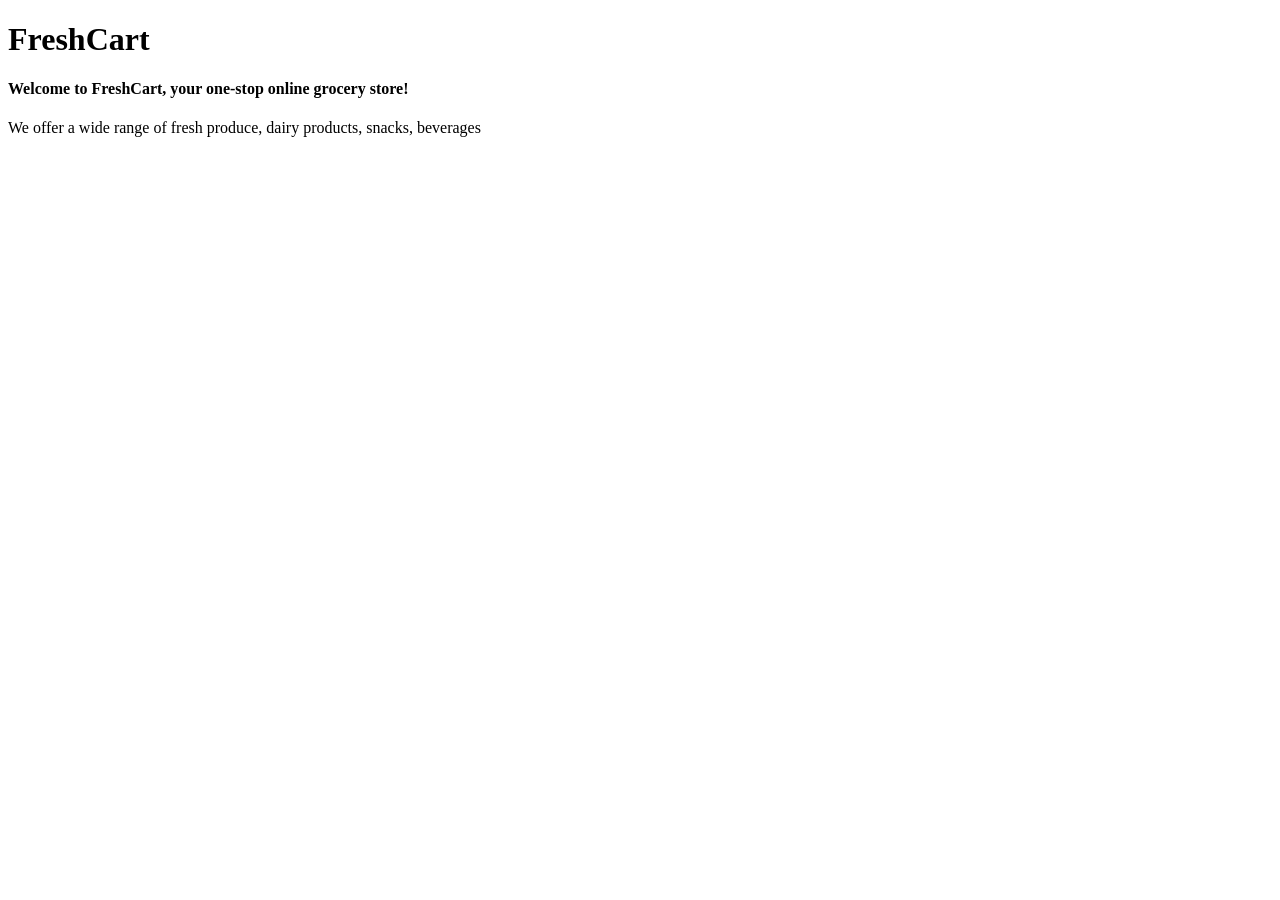
==== Freshcart/index.html @ 1b219b82 "Initial commit" ====
<!DOCTYPE html>
<html lang="en">
<head>
    <meta charset="UTF-8">
    <meta name="viewport" content="width=device-width, initial-scale=1.0">
    <title>FreshCart</title>
</head>
<body>
    <h1>FreshCart</h1>
    <h4>Welcome to FreshCart, your one-stop online grocery store!</h4>
    <p>We offer a wide range of fresh produce, dairy products, snacks, beverages
</body>
</html>
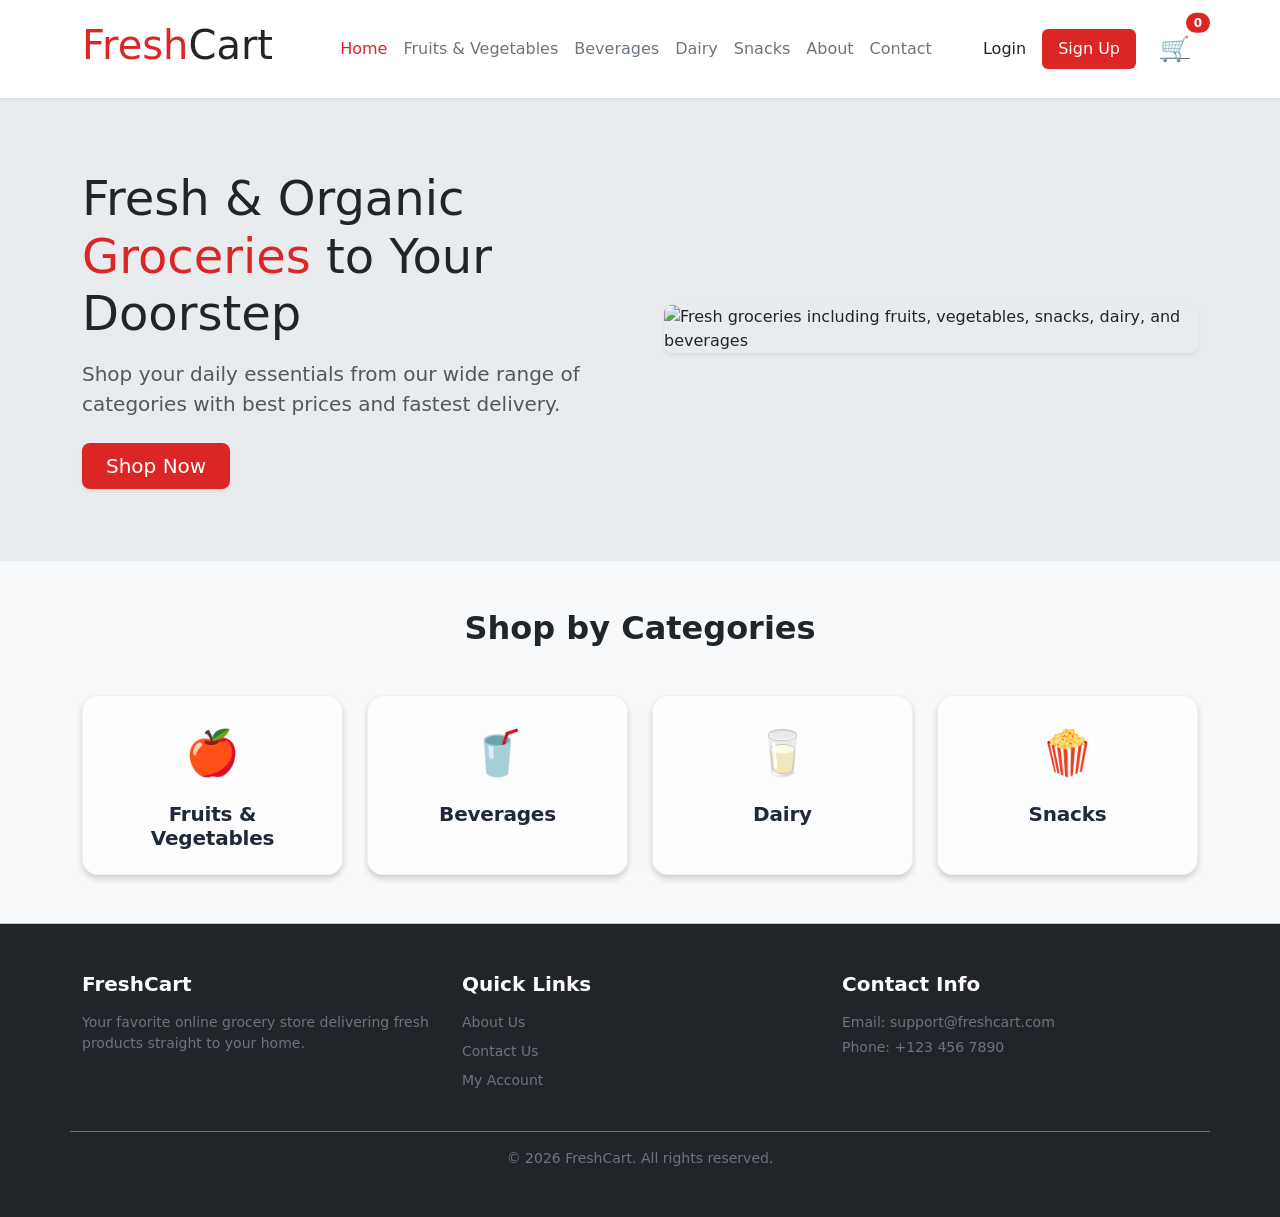
==== commit d825338d: "dashboard created" ====
--- a/Freshcart/index.html
+++ b/Freshcart/index.html
@@ -3,11 +3,152 @@
 <head>
     <meta charset="UTF-8">
     <meta name="viewport" content="width=device-width, initial-scale=1.0">
-    <title>FreshCart</title>
+    <title>FreshCart - Fresh Groceries Delivered</title>
+    <link href="https://cdn.jsdelivr.net/npm/bootstrap@5.3.3/dist/css/bootstrap.min.css" rel="stylesheet">
+    <link rel="stylesheet" href="style.css">
+    <style>
+        /* Yahan hum sirf primary colors aur custom hover effect halke se override kar rahe hain */
+        .text-brand { color: #dc2626 !important; }
+        .bg-brand { background-color: #dc2626 !important; text-shadow: none; }
+        .btn-brand { background-color: #dc2626 !important; color: white !important; border: none; }
+        .btn-brand:hover { background-color: #b91c1c !important; }
+    </style>
 </head>
-<body>
-    <h1>FreshCart</h1>
-    <h4>Welcome to FreshCart, your one-stop online grocery store!</h4>
-    <p>We offer a wide range of fresh produce, dairy products, snacks, beverages
+<body class="bg-light d-flex flex-column min-vh-screen">
+
+    <nav class="navbar navbar-expand-lg navbar-white bg-white shadow-sm sticky-top py-3">
+        <div class="container">
+            <a class="navbar-brand fw-bold text-brand fs-3" href="index.html">
+                <h1>Fresh<span class="text-dark">Cart</span></h1>
+            </a>
+            
+            <button class="navbar-toggler" type="button" data-bs-toggle="collapse" data-bs-target="#navbarNav" aria-controls="navbarNav" aria-expanded="false" aria-label="Toggle navigation">
+                <span class="navbar-toggler-icon"></span>
+            </button>
+
+            <div class="collapse navbar-collapse" id="navbarNav">
+                <ul class="navbar-nav mx-auto mb-2 mb-lg-0 fw-medium">
+                    <li class="nav-item">
+                        <a class="nav-link text-brand" href="index.html">Home</a>
+                    </li>
+                    <li class="nav-item">
+                        <a class="nav-link text-secondary" href="fruits-vegetables.html">Fruits & Vegetables</a>
+                    </li>
+                    <li class="nav-item">
+                        <a class="nav-link text-secondary" href="beverages.html">Beverages</a>
+                    </li>
+                    <li class="nav-item">
+                        <a class="nav-link text-secondary" href="dairy.html">Dairy</a>
+                    </li>
+                    <li class="nav-item">
+                        <a class="nav-link text-secondary" href="snacks.html">Snacks</a>
+                    </li>
+                    <li class="nav-item">
+                        <a class="nav-link text-secondary" href="about.html">About</a>
+                    </li>
+                    <li class="nav-item">
+                        <a class="nav-link text-secondary" href="contact.html">Contact</a>
+                    </li>
+                </ul>
+
+                <div class="d-flex align-items-center gap-3">
+                    <a href="login.html" class="nav-link fw-medium text-dark">Login</a>
+                    <a href="signup.html" class="btn btn-brand px-3 py-2 fw-medium">Sign Up</a>
+                    <a href="cart.html" class="position-relative p-2 text-secondary">
+                        <span class="fs-4">🛒</span>
+                        <span class="position-absolute top-0 start-100 translate-middle badge rounded-pill bg-brand text-white">0</span>
+                    </a>
+                </div>
+            </div>
+        </div>
+    </nav>
+
+    <main class="flex-grow-1">
+        <section class="bg-body-secondary py-5">
+            <div class="container py-4">
+                <div class="row align-items-center g-5">
+                    <div class="col-md-6">
+                        <h1 class="display-5 fw-extrabold text-dark mb-3">
+                            Fresh & Organic <br><span class="text-brand">Groceries</span> to Your Doorstep
+                        </h1>
+                        <p class="lead text-muted mb-4">
+                            Shop your daily essentials from our wide range of categories with best prices and fastest delivery.
+                        </p>
+                        <a href="#categories" class="btn btn-brand btn-lg px-4 py-2 shadow-sm fw-medium">Shop Now</a>
+                    </div>
+                    <div class="col-md-6 d-none d-md-block">
+                        <img src="https://images.unsplash.com/photo-1509440159596-0249088772ff?auto=format&fit=crop&w=900&q=80"
+                             alt="Fresh groceries including fruits, vegetables, snacks, dairy, and beverages"
+                             class="img-fluid rounded-3 shadow-sm"
+                             style="height: 350px; width: 100%; object-fit: cover;">
+                    </div>
+                </div>
+            </div>
+        </section>
+
+        <section id="categories" class="container py-5">
+            <h2 class="text-center fw-bold text-dark mb-5">Shop by Categories</h2>
+            
+            <div class="row row-cols-2 row-cols-md-4 g-4">
+                <div class="col">
+                    <a href="fruits-vegetables.html" class="card h-100 text-center p-4 border-light category-card text-decoration-none">
+                        <div class="fs-1 mb-3">🍎</div>
+                        <h5 class="card-title text-dark fw-semibold mb-0">Fruits & Vegetables</h5>
+                    </a>
+                </div>
+
+                <div class="col">
+                    <a href="beverages.html" class="card h-100 text-center p-4 border-light category-card text-decoration-none">
+                        <div class="fs-1 mb-3">🥤</div>
+                        <h5 class="card-title text-dark fw-semibold mb-0">Beverages</h5>
+                    </a>
+                </div>
+
+                <div class="col">
+                    <a href="dairy.html" class="card h-100 text-center p-4 border-light category-card text-decoration-none">
+                        <div class="fs-1 mb-3">🥛</div>
+                        <h5 class="card-title text-dark fw-semibold mb-0">Dairy</h5>
+                    </a>
+                </div>
+
+                <div class="col">
+                    <a href="snacks.html" class="card h-100 text-center p-4 border-light category-card text-decoration-none">
+                        <div class="fs-1 mb-3">🍿</div>
+                        <h5 class="card-title text-dark fw-semibold mb-0">Snacks</h5>
+                    </a>
+                </div>
+            </div>
+        </section>
+    </main>
+
+    <footer class="bg-dark text-secondary py-5 mt-auto border-top border-secondary-subtle">
+        <div class="container mb-4">
+            <div class="row g-4">
+                <div class="col-md-4">
+                    <h5 class="text-white fw-bold mb-3">FreshCart</h5>
+                    <p class="small">Your favorite online grocery store delivering fresh products straight to your home.</p>
+                </div>
+                <div class="col-md-4">
+                    <h5 class="text-white fw-bold mb-3">Quick Links</h5>
+                    <ul class="list-unstyled small d-flex flex-column gap-2">
+                        <li><a href="about.html" class="text-secondary text-decoration-none text-white-hover">About Us</a></li>
+                        <li><a href="contact.html" class="text-secondary text-decoration-none text-white-hover">Contact Us</a></li>
+                        <li><a href="login.html" class="text-secondary text-decoration-none text-white-hover">My Account</a></li>
+                    </ul>
+                </div>
+                <div class="col-md-4">
+                    <h5 class="text-white fw-bold mb-3">Contact Info</h5>
+                    <p class="small mb-1">Email: support@freshcart.com</p>
+                    <p class="small">Phone: +123 456 7890</p>
+                </div>
+            </div>
+        </div>
+        <div class="container text-center border-top border-secondary pt-3 small">
+            &copy; 2026 FreshCart. All rights reserved.
+        </div>
+    </footer>
+
+    <script src="https://cdn.jsdelivr.net/npm/bootstrap@5.3.3/dist/js/bootstrap.bundle.min.js"></script>
+    <script src="js/script.js"></script>
 </body>
 </html>
--- a/Freshcart/style.css
+++ b/Freshcart/style.css
@@ -0,0 +1,77 @@
+/* ==========================================================================
+   ADVANCED CARDS STYLING FOR FRESHCART
+   ========================================================================== */
+
+/* 1. Base Card Structure (Glassmorphism & Clean Setup) */
+.category-card {
+    background: rgba(255, 255, 255, 0.71) !important;
+    backdrop-filter: blur(12px);
+    -webkit-backdrop-filter: blur(12px);
+    border: 1px solid rgba(0, 0, 0, 0.055) !important;
+    border-radius: 1rem !important; /* Premium rounded corners */
+    box-shadow: 0 4px 6px rgba(0, 0, 0, 0.16), 0 1px 3px rgba(0, 0, 0, 0.03) !important; /* Subtle shadow for depth */
+    position: relative;
+    overflow: hidden;
+    z-index: 1;
+    /* Ultra smooth physics-based timing function for hover */
+    transition: cubic-bezier(0.25, 0.8, 0.25, 1) 0.4s !important;
+}
+
+/* 2. Content Alignment Inside Card */
+.category-card .fs-1 {
+    display: inline-block;
+    font-size: 2.75rem !important;
+    margin-bottom: 1.25rem;
+    /* Soft bounce transition for emojis */
+    transition: transform 0.5s cubic-bezier(0.175, 0.885, 0.32, 1.275);
+}
+
+.category-card .card-title {
+    font-weight: 700 !important;
+    letter-spacing: -0.01em;
+    color: #1f2937 !important;
+    transition: color 0.3s ease;
+}
+
+/* 3. Advanced Hover Effects (3D Lift, Red Glow & Shadow) */
+.category-card:hover {
+    transform: translateY(-10px) scale(1.02);
+    border-color: rgba(220, 38, 38, 0.3) !important; /* Subtle red border on hover */
+    
+    /* Premium layered box shadow with a touch of brand red */
+    box-shadow: 
+        0 20px 25px -5px rgba(0, 0, 0, 0.05),
+        0 10px 10px -5px rgba(0, 0, 0, 0.03),
+        0 0 30px rgba(220, 38, 38, 0.114) !important; 
+}
+
+/* Hover par text color red ho jayega */
+.category-card:hover .card-title {
+    color: #dc2626 !important;
+}
+
+/* Hover par emoji thoda float aur pop-up karega */
+.category-card:hover .fs-1 {
+    transform: scale(1.2) translateY(-4px);
+}
+
+/* 4. Interactive Background Glow Element (Aapke cards ko premium texture dene ke liye) */
+.category-card::before {
+    content: '';
+    position: absolute;
+    top: -50%;
+    left: -50%;
+    width: 200%;
+    height: 200%;
+    background: radial-gradient(circle, rgba(220, 38, 38, 0.03) 0%, transparent 70%);
+    opacity: 0;
+    transform: scale(0.5);
+    transition: opacity 0.5s ease, transform 0.5s ease;
+    z-index: -1;
+    pointer-events: none;
+}
+
+.category-card:hover::before {
+    opacity: 1;
+    transform: scale(1);
+}
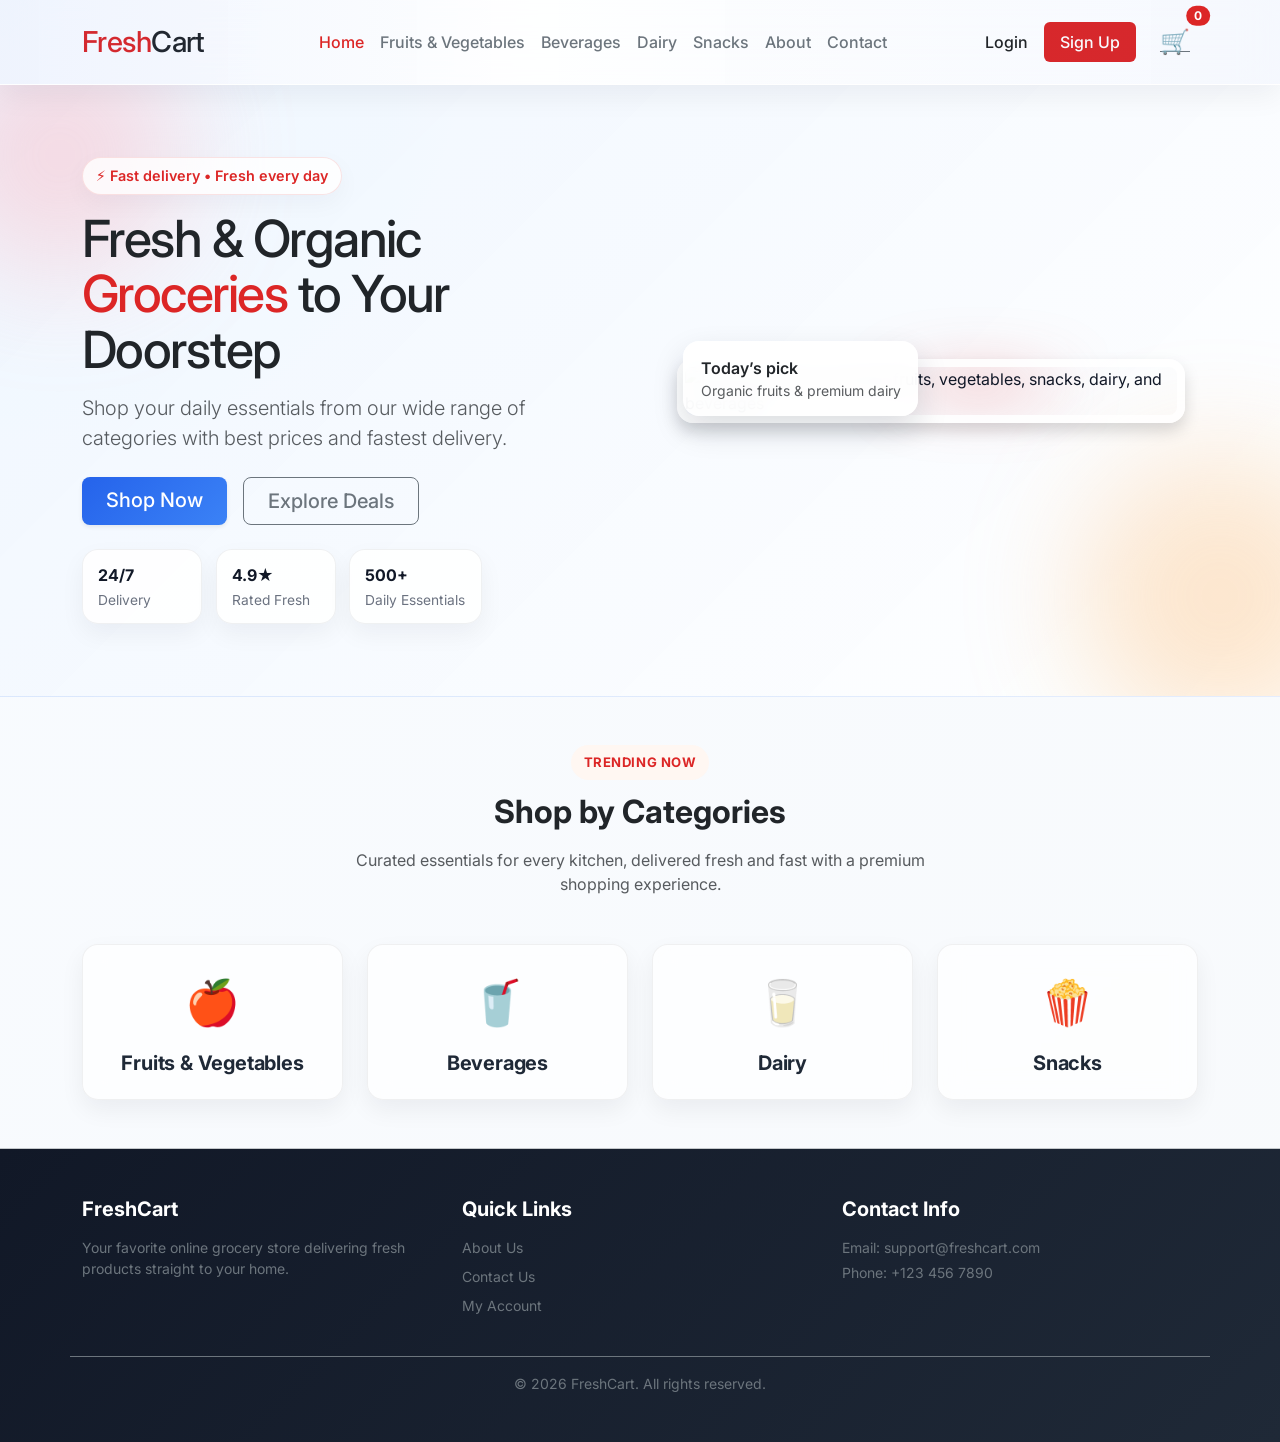
==== commit 846219a2: "dashboard created" ====
--- a/Freshcart/index.html
+++ b/Freshcart/index.html
@@ -5,6 +5,9 @@
     <meta name="viewport" content="width=device-width, initial-scale=1.0">
     <title>FreshCart - Fresh Groceries Delivered</title>
     <link href="https://cdn.jsdelivr.net/npm/bootstrap@5.3.3/dist/css/bootstrap.min.css" rel="stylesheet">
+    <link rel="preconnect" href="https://fonts.googleapis.com">
+    <link rel="preconnect" href="https://fonts.gstatic.com" crossorigin>
+    <link href="https://fonts.googleapis.com/css2?family=Inter:wght@400;500;600;700;800&display=swap" rel="stylesheet">
     <link rel="stylesheet" href="style.css">
     <style>
         /* Yahan hum sirf primary colors aur custom hover effect halke se override kar rahe hain */
@@ -14,9 +17,9 @@
         .btn-brand:hover { background-color: #b91c1c !important; }
     </style>
 </head>
-<body class="bg-light d-flex flex-column min-vh-screen">
+<body class="bg-light d-flex flex-column min-vh-screen page-shell">
 
-    <nav class="navbar navbar-expand-lg navbar-white bg-white shadow-sm sticky-top py-3">
+    <nav class="navbar navbar-expand-lg navbar-glass sticky-top py-3">
         <div class="container">
             <a class="navbar-brand fw-bold text-brand fs-3" href="index.html">
                 <h1>Fresh<span class="text-dark">Cart</span></h1>
@@ -32,7 +35,7 @@
                         <a class="nav-link text-brand" href="index.html">Home</a>
                     </li>
                     <li class="nav-item">
-                        <a class="nav-link text-secondary" href="fruits-vegetables.html">Fruits & Vegetables</a>
+                        <a class="nav-link text-secondary" href="fruits-vegetable.html">Fruits & Vegetables</a>
                     </li>
                     <li class="nav-item">
                         <a class="nav-link text-secondary" href="beverages.html">Beverages</a>
@@ -64,55 +67,87 @@
     </nav>
 
     <main class="flex-grow-1">
-        <section class="bg-body-secondary py-5">
+        <section class="hero-section py-5 position-relative overflow-hidden">
+            <div class="hero-orb orb-one"></div>
+            <div class="hero-orb orb-two"></div>
             <div class="container py-4">
                 <div class="row align-items-center g-5">
-                    <div class="col-md-6">
-                        <h1 class="display-5 fw-extrabold text-dark mb-3">
-                            Fresh & Organic <br><span class="text-brand">Groceries</span> to Your Doorstep
-                        </h1>
-                        <p class="lead text-muted mb-4">
-                            Shop your daily essentials from our wide range of categories with best prices and fastest delivery.
-                        </p>
-                        <a href="#categories" class="btn btn-brand btn-lg px-4 py-2 shadow-sm fw-medium">Shop Now</a>
+                    <div class="col-lg-6">
+                        <div class="hero-content">
+                            <span class="hero-badge">⚡ Fast delivery • Fresh every day</span>
+                            <h1 class="hero-title fw-extrabold text-dark mb-3">
+                                Fresh & Organic <br><span class="text-brand">Groceries</span> to Your Doorstep
+                            </h1>
+                            <p class="lead text-muted mb-4">
+                                Shop your daily essentials from our wide range of categories with best prices and fastest delivery.
+                            </p>
+                            <div class="d-flex flex-wrap gap-3 mb-4">
+                                <a href="#categories" class="btn btn-brand btn-lg px-4 py-2 shadow-sm fw-medium hero-cta">Shop Now</a>
+                                <a href="#categories" class="btn btn-outline-secondary btn-lg px-4 py-2 fw-medium">Explore Deals</a>
+                            </div>
+                            <div class="hero-stats">
+                                <div class="hero-stat">
+                                    <strong>24/7</strong>
+                                    <span>Delivery</span>
+                                </div>
+                                <div class="hero-stat">
+                                    <strong>4.9★</strong>
+                                    <span>Rated Fresh</span>
+                                </div>
+                                <div class="hero-stat">
+                                    <strong>500+</strong>
+                                    <span>Daily Essentials</span>
+                                </div>
+                            </div>
+                        </div>
                     </div>
-                    <div class="col-md-6 d-none d-md-block">
-                        <img src="https://images.unsplash.com/photo-1509440159596-0249088772ff?auto=format&fit=crop&w=900&q=80"
-                             alt="Fresh groceries including fruits, vegetables, snacks, dairy, and beverages"
-                             class="img-fluid rounded-3 shadow-sm"
-                             style="height: 350px; width: 100%; object-fit: cover;">
+                    <div class="col-lg-6">
+                        <div class="hero-visual d-none d-lg-block">
+                            <div class="hero-glow"></div>
+                            <img src="https://images.unsplash.com/photo-1509440159596-0249088772ff?auto=format&fit=crop&w=900&q=80"
+                                 alt="Fresh groceries including fruits, vegetables, snacks, dairy, and beverages"
+                                 class="img-fluid rounded-4 shadow hero-image">
+                            <div class="floating-card">
+                                <div class="fw-semibold text-dark">Today’s pick</div>
+                                <div class="small text-muted">Organic fruits & premium dairy</div>
+                            </div>
+                        </div>
                     </div>
                 </div>
             </div>
         </section>
 
         <section id="categories" class="container py-5">
-            <h2 class="text-center fw-bold text-dark mb-5">Shop by Categories</h2>
+            <div class="text-center mb-5">
+                <span class="section-pill">Trending now</span>
+                <h2 class="text-center fw-bold text-dark mb-3">Shop by Categories</h2>
+                <p class="text-muted mx-auto" style="max-width: 640px;">Curated essentials for every kitchen, delivered fresh and fast with a premium shopping experience.</p>
+            </div>
             
             <div class="row row-cols-2 row-cols-md-4 g-4">
                 <div class="col">
-                    <a href="fruits-vegetables.html" class="card h-100 text-center p-4 border-light category-card text-decoration-none">
+                    <a href="fruits-vegetable.html" class="card h-100 text-center p-4 border-0 category-card text-decoration-none">
                         <div class="fs-1 mb-3">🍎</div>
                         <h5 class="card-title text-dark fw-semibold mb-0">Fruits & Vegetables</h5>
                     </a>
                 </div>
 
                 <div class="col">
-                    <a href="beverages.html" class="card h-100 text-center p-4 border-light category-card text-decoration-none">
+                    <a href="beverages.html" class="card h-100 text-center p-4 border-0 category-card text-decoration-none">
                         <div class="fs-1 mb-3">🥤</div>
                         <h5 class="card-title text-dark fw-semibold mb-0">Beverages</h5>
                     </a>
                 </div>
 
                 <div class="col">
-                    <a href="dairy.html" class="card h-100 text-center p-4 border-light category-card text-decoration-none">
+                    <a href="dairy.html" class="card h-100 text-center p-4 border-0 category-card text-decoration-none">
                         <div class="fs-1 mb-3">🥛</div>
                         <h5 class="card-title text-dark fw-semibold mb-0">Dairy</h5>
                     </a>
                 </div>
 
                 <div class="col">
-                    <a href="snacks.html" class="card h-100 text-center p-4 border-light category-card text-decoration-none">
+                    <a href="snacks.html" class="card h-100 text-center p-4 border-0 category-card text-decoration-none">
                         <div class="fs-1 mb-3">🍿</div>
                         <h5 class="card-title text-dark fw-semibold mb-0">Snacks</h5>
                     </a>
@@ -121,7 +156,7 @@
         </section>
     </main>
 
-    <footer class="bg-dark text-secondary py-5 mt-auto border-top border-secondary-subtle">
+    <footer class="footer-shell text-secondary py-5 mt-auto border-top border-secondary-subtle">
         <div class="container mb-4">
             <div class="row g-4">
                 <div class="col-md-4">
--- a/Freshcart/style.css
+++ b/Freshcart/style.css
@@ -1,28 +1,262 @@
 /* ==========================================================================
-   ADVANCED CARDS STYLING FOR FRESHCART
+   ADVANCED PREMIUM STYLING FOR FRESHCART
    ========================================================================== */
 
-/* 1. Base Card Structure (Glassmorphism & Clean Setup) */
+:root {
+    --brand: #dc2626;
+    --brand-dark: #b91c1c;
+    --ink: #111827;
+    --muted: #6b7280;
+    --soft: #fff7f2;
+}
+
+body {
+    font-family: 'Inter', system-ui, -apple-system, BlinkMacSystemFont, 'Segoe UI', sans-serif;
+    background:
+        radial-gradient(circle at top left, rgba(37, 99, 235, 0.08), transparent 28%),
+        linear-gradient(135deg, #f8fbff 0%, #f8fafc 100%);
+    color: var(--ink);
+}
+
+.page-shell {
+    overflow-x: hidden;
+}
+
+.navbar-glass {
+    background: rgba(255, 255, 255, 0.82);
+    backdrop-filter: blur(18px);
+    -webkit-backdrop-filter: blur(18px);
+    border-bottom: 1px solid rgba(255, 255, 255, 0.6);
+    box-shadow: 0 10px 30px rgba(15, 23, 42, 0.06);
+    position: relative;
+}
+
+.navbar-glass::before {
+    content: '';
+    position: absolute;
+    inset: 0;
+    background: linear-gradient(90deg, rgba(37, 99, 235, 0.06), transparent 40%, rgba(37, 99, 235, 0.04));
+    pointer-events: none;
+}
+
+.navbar-brand h1 {
+    margin: 0;
+    font-size: 1.8rem;
+    letter-spacing: -0.02em;
+}
+
+.nav-link {
+    position: relative;
+    transition: color 0.25s ease;
+}
+
+.nav-link::after {
+    content: '';
+    position: absolute;
+    left: 0.75rem;
+    bottom: 0.35rem;
+    width: 0;
+    height: 2px;
+    background: #2563eb;
+    border-radius: 999px;
+    transition: width 0.25s ease;
+}
+
+.nav-link:hover::after,
+.nav-link:focus::after {
+    width: calc(100% - 1.5rem);
+}
+
+.nav-link:hover,
+.nav-link:focus {
+    color: #2563eb !important;
+    text-shadow: 0 0 12px rgba(37, 99, 235, 0.16);
+}
+
+.navbar .d-flex > a[href="login.html"]::after,
+.navbar .d-flex > a[href="login.html"]:hover::after,
+.navbar .d-flex > a[href="login.html"]:focus::after {
+    display: none !important;
+    width: 0 !important;
+    height: 0 !important;
+    background: transparent !important;
+}
+
+.nav-item .nav-link.active,
+.nav-link.active {
+    color: #2563eb !important;
+    font-weight: 700;
+}
+
+.nav-item .nav-link.active::after,
+.nav-link.active::after {
+    width: calc(100% - 1.5rem);
+}
+
+.hero-section {
+    position: relative;
+    background: linear-gradient(135deg, rgba(239, 246, 255, 0.96), rgba(255, 255, 255, 0.92));
+    border-bottom: 1px solid rgba(37, 99, 235, 0.1);
+}
+
+.hero-orb {
+    position: absolute;
+    border-radius: 50%;
+    filter: blur(60px);
+    opacity: 0.35;
+    animation: float 8s ease-in-out infinite;
+    z-index: 0;
+}
+
+.orb-one {
+    width: 240px;
+    height: 240px;
+    background: #fda4af;
+    top: -50px;
+    left: -60px;
+}
+
+.orb-two {
+    width: 280px;
+    height: 280px;
+    background: #fdba74;
+    right: -80px;
+    bottom: -40px;
+    animation-delay: -3.5s;
+}
+
+.hero-content,
+.hero-visual {
+    position: relative;
+    z-index: 2;
+}
+
+.hero-badge {
+    display: inline-flex;
+    align-items: center;
+    gap: 0.35rem;
+    padding: 0.45rem 0.8rem;
+    margin-bottom: 1rem;
+    border-radius: 999px;
+    background: rgba(255, 255, 255, 0.8);
+    border: 1px solid rgba(220, 38, 38, 0.12);
+    color: var(--brand);
+    font-size: 0.9rem;
+    font-weight: 600;
+    box-shadow: 0 8px 24px rgba(15, 23, 42, 0.04);
+}
+
+.hero-title {
+    font-size: clamp(2.1rem, 4vw, 3.5rem);
+    line-height: 1.08;
+    letter-spacing: -0.03em;
+}
+
+.hero-cta {
+    box-shadow: 0 14px 30px rgba(37, 99, 235, 0.18);
+    background: linear-gradient(135deg, #2563eb 0%, #3b82f6 100%) !important;
+    border: none;
+    transition: transform 0.25s ease, box-shadow 0.25s ease;
+}
+
+.hero-cta:hover {
+    transform: translateY(-3px);
+    box-shadow: 0 16px 36px rgba(37, 99, 235, 0.24);
+}
+
+.hero-stats {
+    display: flex;
+    flex-wrap: wrap;
+    gap: 0.85rem;
+    margin-top: 1.25rem;
+}
+
+.hero-stat {
+    min-width: 120px;
+    padding: 0.8rem 0.95rem;
+    border-radius: 1rem;
+    background: rgba(255, 255, 255, 0.85);
+    border: 1px solid rgba(15, 23, 42, 0.06);
+    box-shadow: 0 10px 24px rgba(15, 23, 42, 0.05);
+}
+
+.hero-stat strong {
+    display: block;
+    font-size: 1rem;
+    color: var(--ink);
+}
+
+.hero-stat span {
+    font-size: 0.86rem;
+    color: var(--muted);
+}
+
+.hero-visual {
+    padding: 0.8rem;
+}
+
+.hero-glow {
+    position: absolute;
+    inset: 8% 5% auto auto;
+    width: 72%;
+    height: 72%;
+    background: radial-gradient(circle, rgba(220, 38, 38, 0.16), transparent 60%);
+    filter: blur(24px);
+}
+
+.hero-image {
+    width: 100%;
+    height: 420px;
+    object-fit: cover;
+    position: relative;
+    z-index: 2;
+    border: 8px solid rgba(255, 255, 255, 0.9);
+    box-shadow: 0 24px 60px rgba(15, 23, 42, 0.16);
+}
+
+.floating-card {
+    position: absolute;
+    left: 1.2rem;
+    bottom: 1.2rem;
+    z-index: 3;
+    padding: 0.95rem 1.1rem;
+    border-radius: 1rem;
+    background: rgba(255, 255, 255, 0.94);
+    backdrop-filter: blur(12px);
+    box-shadow: 0 14px 32px rgba(15, 23, 42, 0.14);
+}
+
+.section-pill {
+    display: inline-flex;
+    align-items: center;
+    padding: 0.45rem 0.8rem;
+    margin-bottom: 0.85rem;
+    border-radius: 999px;
+    background: var(--soft);
+    color: var(--brand);
+    font-weight: 700;
+    font-size: 0.82rem;
+    letter-spacing: 0.04em;
+    text-transform: uppercase;
+}
+
 .category-card {
-    background: rgba(255, 255, 255, 0.71) !important;
+    background: rgba(255, 255, 255, 0.7) !important;
     backdrop-filter: blur(12px);
     -webkit-backdrop-filter: blur(12px);
     border: 1px solid rgba(0, 0, 0, 0.055) !important;
-    border-radius: 1rem !important; /* Premium rounded corners */
-    box-shadow: 0 4px 6px rgba(0, 0, 0, 0.16), 0 1px 3px rgba(0, 0, 0, 0.03) !important; /* Subtle shadow for depth */
+    border-radius: 1rem !important;
+    box-shadow: 0 10px 24px rgba(15, 23, 42, 0.06) !important;
     position: relative;
     overflow: hidden;
     z-index: 1;
-    /* Ultra smooth physics-based timing function for hover */
     transition: cubic-bezier(0.25, 0.8, 0.25, 1) 0.4s !important;
 }
 
-/* 2. Content Alignment Inside Card */
 .category-card .fs-1 {
     display: inline-block;
     font-size: 2.75rem !important;
-    margin-bottom: 1.25rem;
-    /* Soft bounce transition for emojis */
+    margin-bottom: 1.1rem;
     transition: transform 0.5s cubic-bezier(0.175, 0.885, 0.32, 1.275);
 }
 
@@ -33,37 +267,27 @@
     transition: color 0.3s ease;
 }
 
-/* 3. Advanced Hover Effects (3D Lift, Red Glow & Shadow) */
 .category-card:hover {
     transform: translateY(-10px) scale(1.02);
-    border-color: rgba(220, 38, 38, 0.3) !important; /* Subtle red border on hover */
-    
-    /* Premium layered box shadow with a touch of brand red */
-    box-shadow: 
-        0 20px 25px -5px rgba(0, 0, 0, 0.05),
-        0 10px 10px -5px rgba(0, 0, 0, 0.03),
-        0 0 30px rgba(220, 38, 38, 0.114) !important; 
-}
-
-/* Hover par text color red ho jayega */
+    border-color: rgba(220, 38, 38, 0.25) !important;
+    box-shadow: 0 22px 34px rgba(15, 23, 42, 0.1), 0 0 28px rgba(220, 38, 38, 0.12) !important;
+}
+
 .category-card:hover .card-title {
-    color: #dc2626 !important;
-}
-
-/* Hover par emoji thoda float aur pop-up karega */
+    color: var(--brand) !important;
+}
+
 .category-card:hover .fs-1 {
-    transform: scale(1.2) translateY(-4px);
-}
-
-/* 4. Interactive Background Glow Element (Aapke cards ko premium texture dene ke liye) */
+    transform: scale(1.18) rotate(-6deg) translateY(-4px);
+}
+
 .category-card::before {
     content: '';
     position: absolute;
-    top: -50%;
-    left: -50%;
+    inset: -50% auto auto -50%;
     width: 200%;
     height: 200%;
-    background: radial-gradient(circle, rgba(220, 38, 38, 0.03) 0%, transparent 70%);
+    background: radial-gradient(circle, rgba(220, 38, 38, 0.04) 0%, transparent 70%);
     opacity: 0;
     transform: scale(0.5);
     transition: opacity 0.5s ease, transform 0.5s ease;
@@ -74,4 +298,26 @@
 .category-card:hover::before {
     opacity: 1;
     transform: scale(1);
+}
+
+.footer-shell {
+    background: linear-gradient(135deg, #111827 0%, #1f2937 100%);
+}
+
+.text-white-hover {
+    transition: color 0.2s ease;
+}
+
+.text-white-hover:hover {
+    color: white !important;
+}
+
+@keyframes float {
+    0%,
+    100% {
+        transform: translateY(0px);
+    }
+    50% {
+        transform: translateY(-12px);
+    }
 }
